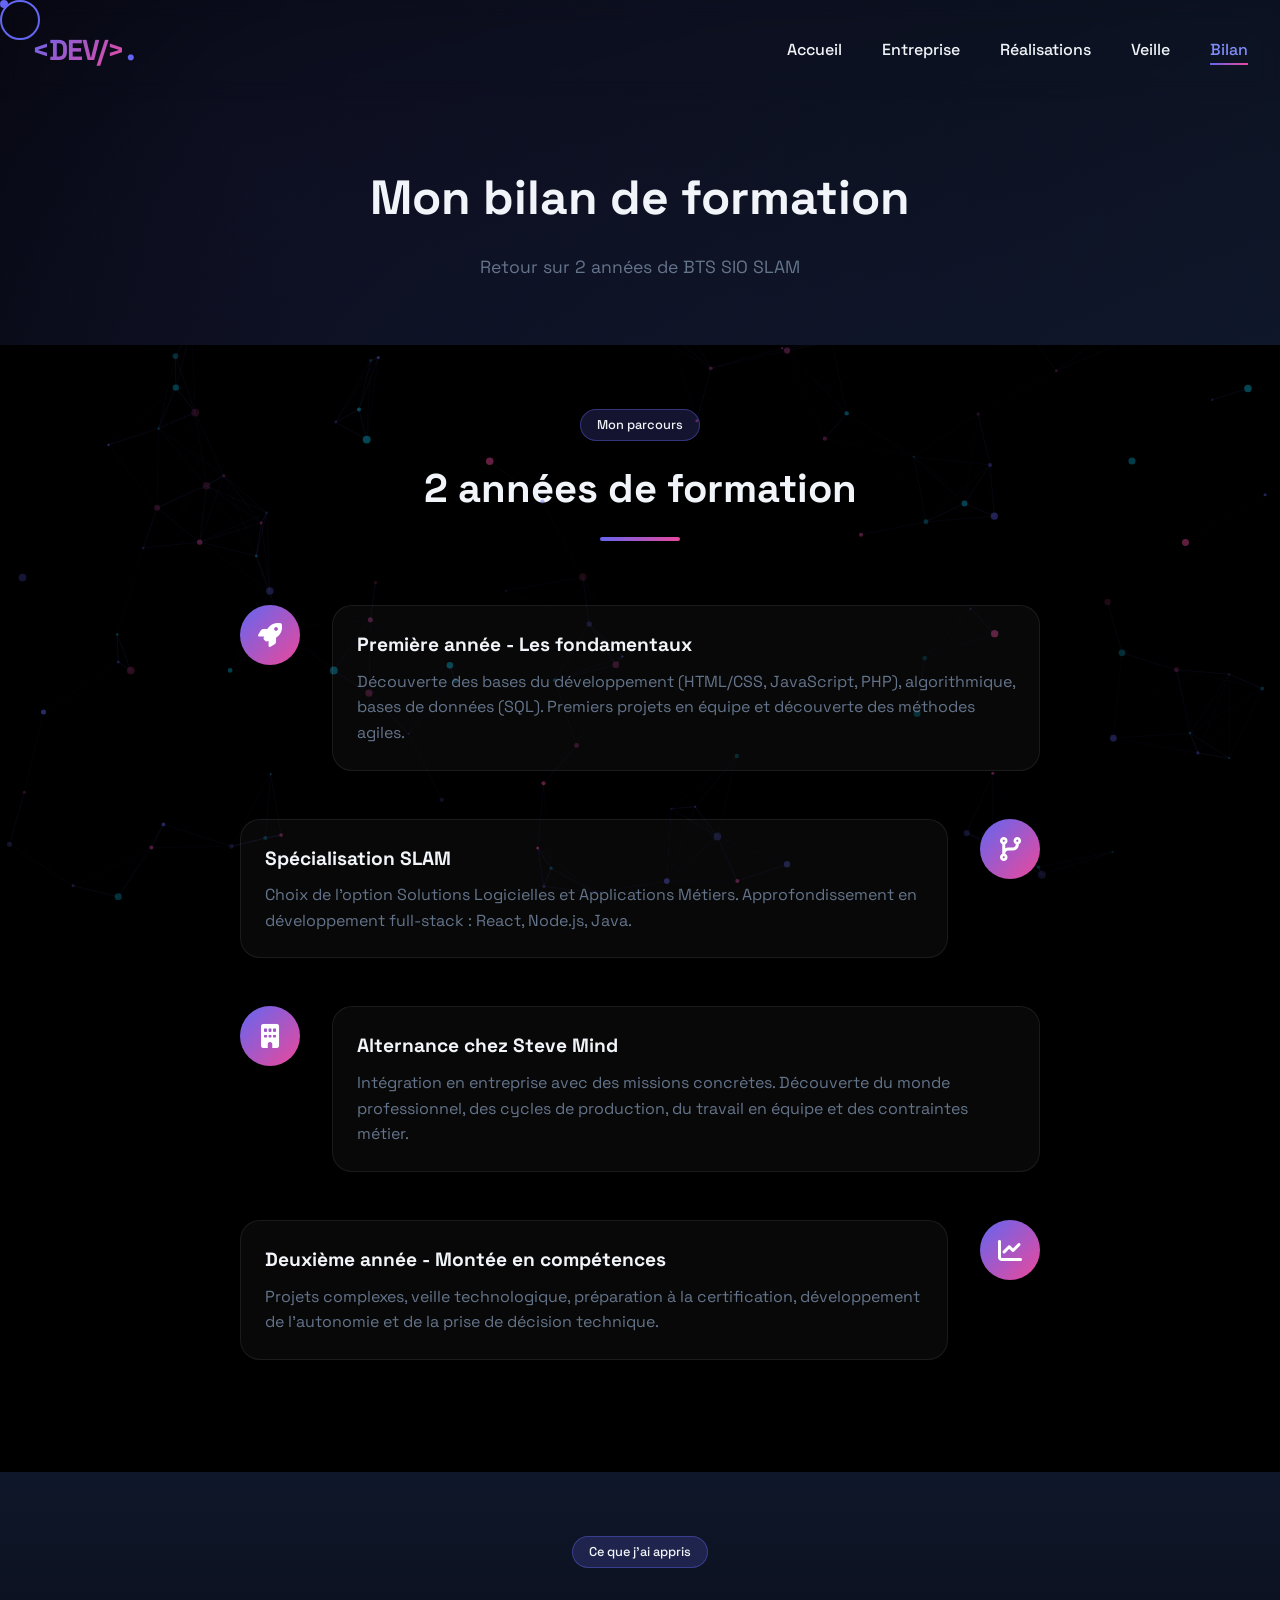
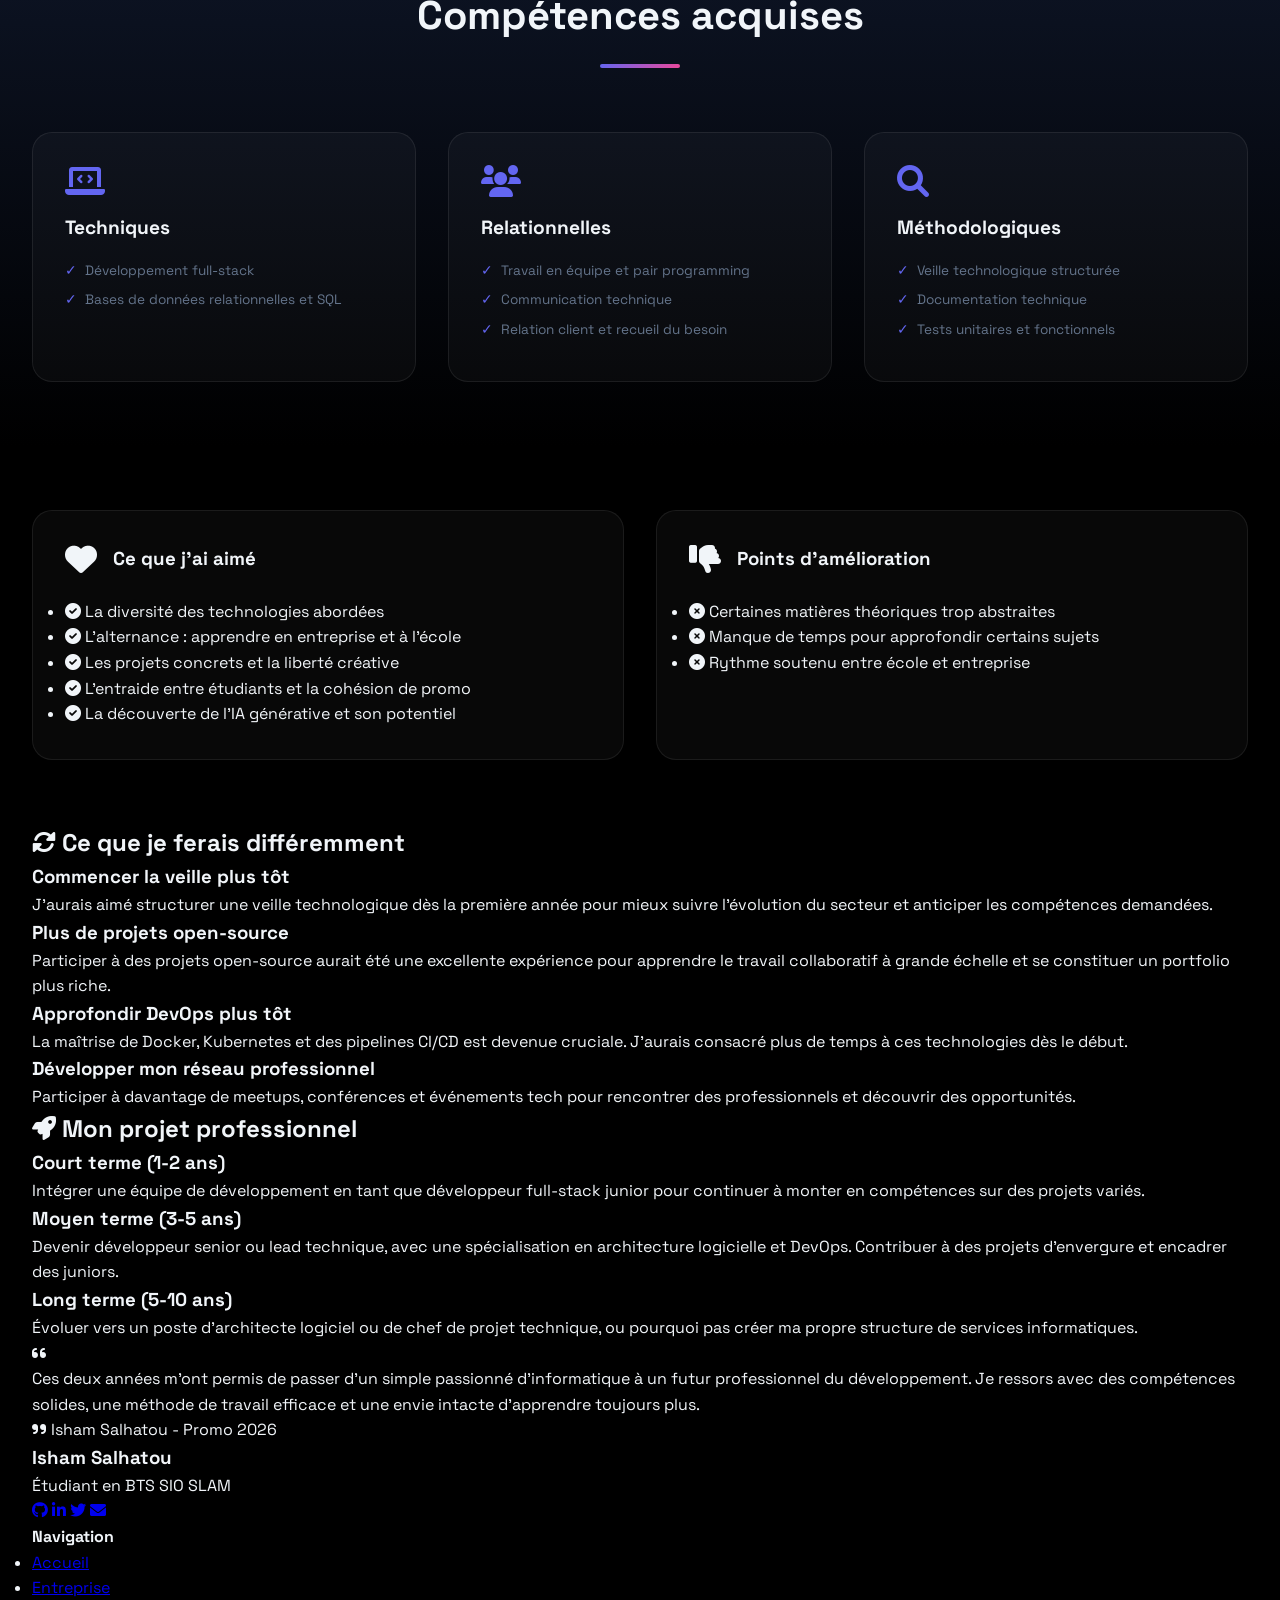
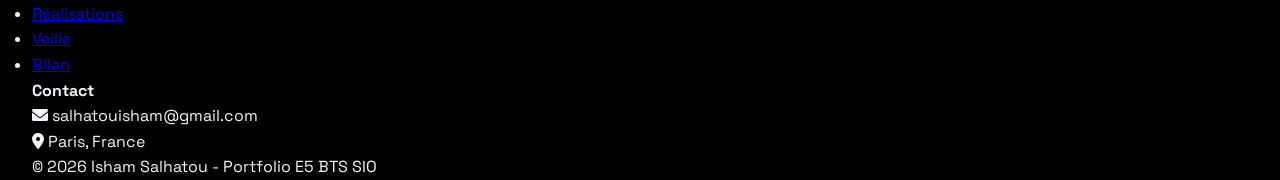
==== bilan.html @ e36728e8 "v1" ====
<!DOCTYPE html>
<html lang="fr">
<head>
    <meta charset="UTF-8">
    <meta name="viewport" content="width=device-width, initial-scale=1.0">
    <title>Bilan - Portfolio E5</title>
    <link rel="stylesheet" href="https://cdnjs.cloudflare.com/ajax/libs/font-awesome/6.0.0-beta3/css/all.min.css">
    <link href="https://fonts.googleapis.com/css2?family=Space+Grotesk:wght@300;400;500;600;700&display=swap" rel="stylesheet">
    <link rel="stylesheet" href="css/style.css">
</head>
<body>
    <canvas id="particles-canvas"></canvas>
    <div class="cursor"></div>
    <div class="cursor-follower"></div>

    <nav class="navbar">
        <div class="nav-container">
            <div class="logo">
                <a href="index.html"><span class="logo-text">&lt;DEV/&gt;</span><span class="logo-dot">.</span></a>
            </div>
            <ul class="nav-links">
                <li><a href="index.html">Accueil</a></li>
                <li><a href="entreprise.html">Entreprise</a></li>
                <li><a href="realisations.html">Réalisations</a></li>
                <li><a href="veille.html">Veille</a></li>
                <li><a href="bilan.html" class="active">Bilan</a></li>
            </ul>
            <div class="nav-toggle"><span></span><span></span><span></span></div>
        </div>
    </nav>

    <main>
        <section class="page-header">
            <div class="container">
                <h1 data-aos="fade-up">Mon bilan de formation</h1>
                <p data-aos="fade-up" data-aos-delay="100">Retour sur 2 années de BTS SIO SLAM</p>
            </div>
        </section>

        <!-- Parcours timeline -->
        <section class="parcours-timeline">
            <div class="container">
                <div class="section-header">
                    <span class="section-tag">Mon parcours</span>
                    <h2 class="section-title">2 années de formation</h2>
                    <div class="section-divider"></div>
                </div>
                <div class="bilan-timeline">
                    <div class="bilan-step" data-aos="fade-right">
                        <div class="step-icon"><i class="fas fa-rocket"></i></div>
                        <div class="step-content">
                            <h3>Première année - Les fondamentaux</h3>
                            <p>Découverte des bases du développement (HTML/CSS, JavaScript, PHP), algorithmique, bases de données (SQL). Premiers projets en équipe et découverte des méthodes agiles.</p>
                        </div>
                    </div>
                    <div class="bilan-step" data-aos="fade-left">
                        <div class="step-icon"><i class="fas fa-code-branch"></i></div>
                        <div class="step-content">
                            <h3>Spécialisation SLAM</h3>
                            <p>Choix de l'option Solutions Logicielles et Applications Métiers. Approfondissement en développement full-stack : React, Node.js, Java.</p>
                        </div>
                    </div>
                    <div class="bilan-step" data-aos="fade-right">
                        <div class="step-icon"><i class="fas fa-building"></i></div>
                        <div class="step-content">
                            <h3>Alternance chez Steve Mind</h3>
                            <p>Intégration en entreprise avec des missions concrètes. Découverte du monde professionnel, des cycles de production, du travail en équipe et des contraintes métier.</p>
                        </div>
                    </div>
                    <div class="bilan-step" data-aos="fade-left">
                        <div class="step-icon"><i class="fas fa-chart-line"></i></div>
                        <div class="step-content">
                            <h3>Deuxième année - Montée en compétences</h3>
                            <p>Projets complexes, veille technologique, préparation à la certification, développement de l'autonomie et de la prise de décision technique.</p>
                        </div>
                    </div>
                </div>
            </div>
        </section>

        <!-- Compétences acquises -->
        <section class="acquired-skills">
            <div class="container">
                <div class="section-header">
                    <span class="section-tag">Ce que j'ai appris</span>
                    <h2 class="section-title">Compétences acquises</h2>
                    <div class="section-divider"></div>
                </div>
                <div class="skills-acquired-grid">
                    <div class="skill-acquired-card" data-aos="flip-left">
                        <i class="fas fa-laptop-code"></i>
                        <h3>Techniques</h3>
                        <ul>
                            <li>Développement full-stack</li>
                            <li>Bases de données relationnelles et SQL</li>
                        </ul>
                    </div>
                    <div class="skill-acquired-card" data-aos="flip-left" data-aos-delay="100">
                        <i class="fas fa-users"></i>
                        <h3>Relationnelles</h3>
                        <ul>
                            <li>Travail en équipe et pair programming</li>
                            <li>Communication technique</li>
                            <li>Relation client et recueil du besoin</li>
                        </ul>
                    </div>
                    <div class="skill-acquired-card" data-aos="flip-left" data-aos-delay="200">
                        <i class="fas fa-search"></i>
                        <h3>Méthodologiques</h3>
                        <ul>
                            <li>Veille technologique structurée</li>
                            <li>Documentation technique</li>
                            <li>Tests unitaires et fonctionnels</li>
                        </ul>
                    </div>
                </div>
            </div>
        </section>

        <!-- Ce que j'ai aimé / pas aimé -->
        <section class="appreciation">
            <div class="container">
                <div class="appreciation-grid">
                    <div class="like-card" data-aos="fade-right">
                        <div class="card-header">
                            <i class="fas fa-heart"></i>
                            <h3>Ce que j'ai aimé</h3>
                        </div>
                        <ul>
                            <li><i class="fas fa-check-circle"></i> La diversité des technologies abordées</li>
                            <li><i class="fas fa-check-circle"></i> L'alternance : apprendre en entreprise et à l'école</li>
                            <li><i class="fas fa-check-circle"></i> Les projets concrets et la liberté créative</li>
                            <li><i class="fas fa-check-circle"></i> L'entraide entre étudiants et la cohésion de promo</li>
                            <li><i class="fas fa-check-circle"></i> La découverte de l'IA générative et son potentiel</li>
                        </ul>
                    </div>
                    <div class="dislike-card" data-aos="fade-left">
                        <div class="card-header">
                            <i class="fas fa-thumbs-down"></i>
                            <h3>Points d'amélioration</h3>
                        </div>
                        <ul>
                            <li><i class="fas fa-times-circle"></i> Certaines matières théoriques trop abstraites</li>
                            <li><i class="fas fa-times-circle"></i> Manque de temps pour approfondir certains sujets</li>
                            <li><i class="fas fa-times-circle"></i> Rythme soutenu entre école et entreprise</li>
                        </ul>
                    </div>
                </div>
            </div>
        </section>

        <!-- Ce que je ferais différemment -->
        <section class="different">
            <div class="container">
                <div class="different-card" data-aos="zoom-in">
                    <h2><i class="fas fa-sync-alt"></i> Ce que je ferais différemment</h2>
                    <div class="different-content">
                        <div class="different-item">
                            <h3>Commencer la veille plus tôt</h3>
                            <p>J'aurais aimé structurer une veille technologique dès la première année pour mieux suivre l'évolution du secteur et anticiper les compétences demandées.</p>
                        </div>
                        <div class="different-item">
                            <h3>Plus de projets open-source</h3>
                            <p>Participer à des projets open-source aurait été une excellente expérience pour apprendre le travail collaboratif à grande échelle et se constituer un portfolio plus riche.</p>
                        </div>
                        <div class="different-item">
                            <h3>Approfondir DevOps plus tôt</h3>
                            <p>La maîtrise de Docker, Kubernetes et des pipelines CI/CD est devenue cruciale. J'aurais consacré plus de temps à ces technologies dès le début.</p>
                        </div>
                        <div class="different-item">
                            <h3>Développer mon réseau professionnel</h3>
                            <p>Participer à davantage de meetups, conférences et événements tech pour rencontrer des professionnels et découvrir des opportunités.</p>
                        </div>
                    </div>
                </div>
            </div>
        </section>

        <!-- Projet professionnel -->
        <section class="career-project">
            <div class="container">
                <div class="career-card" data-aos="fade-up">
                    <h2><i class="fas fa-rocket"></i> Mon projet professionnel</h2>
                    <div class="career-content">
                        <div class="career-short">
                            <h3>Court terme (1-2 ans)</h3>
                            <p>Intégrer une équipe de développement en tant que développeur full-stack junior pour continuer à monter en compétences sur des projets variés.</p>
                        </div>
                        <div class="career-mid">
                            <h3>Moyen terme (3-5 ans)</h3>
                            <p>Devenir développeur senior ou lead technique, avec une spécialisation en architecture logicielle et DevOps. Contribuer à des projets d'envergure et encadrer des juniors.</p>
                        </div>
                        <div class="career-long">
                            <h3>Long terme (5-10 ans)</h3>
                            <p>Évoluer vers un poste d'architecte logiciel ou de chef de projet technique, ou pourquoi pas créer ma propre structure de services informatiques.</p>
                        </div>
                    </div>
                </div>
            </div>
        </section>

        <!-- Citation de fin -->
        <section class="conclusion">
            <div class="container">
                <div class="conclusion-quote" data-aos="fade-up">
                    <i class="fas fa-quote-left"></i>
                    <p>Ces deux années m'ont permis de passer d'un simple passionné d'informatique à un futur professionnel du développement. Je ressors avec des compétences solides, une méthode de travail efficace et une envie intacte d'apprendre toujours plus.</p>
                    <i class="fas fa-quote-right"></i>
                    <span>Isham Salhatou - Promo 2026</span>
                </div>
            </div>
        </section>

        <footer>
            <div class="container">
                <div class="footer-content">
                    <div class="footer-info">
                        <h3>Isham Salhatou</h3>
                        <p>Étudiant en BTS SIO SLAM</p>
                        <div class="footer-social">
                            <a href="#"><i class="fab fa-github"></i></a>
                            <a href="#"><i class="fab fa-linkedin-in"></i></a>
                            <a href="#"><i class="fab fa-twitter"></i></a>
                            <a href="#"><i class="fas fa-envelope"></i></a>
                        </div>
                    </div>
                    <div class="footer-links">
                        <h4>Navigation</h4>
                        <ul>
                            <li><a href="index.html">Accueil</a></li>
                            <li><a href="entreprise.html">Entreprise</a></li>
                            <li><a href="realisations.html">Réalisations</a></li>
                            <li><a href="veille.html">Veille</a></li>
                            <li><a href="bilan.html">Bilan</a></li>
                        </ul>
                    </div>
                    <div class="footer-contact">
                        <h4>Contact</h4>
                        <p><i class="fas fa-envelope"></i> salhatouisham@gmail.com</p>
                        <p><i class="fas fa-map-marker-alt"></i> Paris, France</p>
                    </div>
                </div>
                <div class="footer-bottom">
                    <p>&copy; 2026 Isham Salhatou - Portfolio E5 BTS SIO</p>
                </div>
            </div>
        </footer>
    </main>

    <script src="js/main.js"></script>
</body>
</html>
---- css/style.css ----
/* ============================================
   VARIABLES & THEME PREMIUM
============================================ */
:root {
    --primary: #6366f1;
    --primary-rgb: 99, 102, 241;
    --primary-dark: #4f46e5;
    --primary-light: #818cf8;
    --secondary: #ec489a;
    --secondary-rgb: 236, 72, 153;
    --accent: #06b6d4;
    --accent-rgb: 6, 182, 212;
    --dark: #020617;
    --darker: #000000;
    --light: #f1f5f9;
    --gray: #64748b;
    --gray-light: #94a3b8;
    --gray-dark: #0f172a;
    --success: #10b981;
    --warning: #f59e0b;
    --danger: #ef4444;
    --gradient-primary: linear-gradient(135deg, var(--primary), var(--secondary));
    --gradient-accent: linear-gradient(135deg, var(--accent), var(--primary));
    --gradient-gold: linear-gradient(135deg, #fbbf24, #f59e0b);
    --glass: rgba(255, 255, 255, 0.03);
    --glass-border: rgba(255, 255, 255, 0.08);
    --glass-shadow: 0 8px 32px rgba(0, 0, 0, 0.4);
    --neon-glow: 0 0 20px rgba(99, 102, 241, 0.4);
    --transition-fast: 0.2s ease;
    --transition-normal: 0.3s ease;
    --transition-slow: 0.5s ease;
}

* {
    margin: 0;
    padding: 0;
    box-sizing: border-box;
}

html {
    scroll-behavior: smooth;
}

body {
    font-family: 'Space Grotesk', sans-serif;
    background: var(--darker);
    color: var(--light);
    line-height: 1.6;
    overflow-x: hidden;
    cursor: none;
}

/* ============================================
   CUSTOM CURSOR
============================================ */
.cursor {
    width: 8px;
    height: 8px;
    background: var(--primary);
    border-radius: 50%;
    position: fixed;
    pointer-events: none;
    z-index: 9999;
    transition: transform 0.1s ease;
}

.cursor-follower {
    width: 40px;
    height: 40px;
    border: 2px solid var(--primary);
    border-radius: 50%;
    position: fixed;
    pointer-events: none;
    z-index: 9998;
    transition: transform 0.2s ease, width 0.2s, height 0.2s;
}

.cursor-follower.active {
    width: 60px;
    height: 60px;
    border-color: var(--secondary);
    background: rgba(99, 102, 241, 0.1);
}

/* ============================================
   PARTICLES CANVAS
============================================ */
#particles-canvas {
    position: fixed;
    top: 0;
    left: 0;
    width: 100%;
    height: 100%;
    z-index: 0;
    pointer-events: none;
    opacity: 0.6;
}

/* ============================================
   NAVIGATION PREMIUM
============================================ */
.navbar {
    position: fixed;
    top: 0;
    left: 0;
    width: 100%;
    z-index: 1000;
    padding: 1.5rem 0;
    transition: all 0.4s ease;
    backdrop-filter: blur(10px);
}

.navbar.scrolled {
    background: rgba(2, 6, 23, 0.95);
    backdrop-filter: blur(20px);
    padding: 1rem 0;
    border-bottom: 1px solid var(--glass-border);
    box-shadow: 0 10px 30px rgba(0, 0, 0, 0.3);
}

.nav-container {
    max-width: 1300px;
    margin: 0 auto;
    padding: 0 2rem;
    display: flex;
    justify-content: space-between;
    align-items: center;
}

.logo a {
    font-size: 1.8rem;
    font-weight: 800;
    text-decoration: none;
    display: flex;
    align-items: center;
    gap: 2px;
}

.logo-text {
    background: var(--gradient-primary);
    -webkit-background-clip: text;
    background-clip: text;
    color: transparent;
    letter-spacing: -1px;
}

.logo-dot {
    color: var(--primary);
    font-size: 2rem;
}

.nav-links {
    display: flex;
    gap: 2.5rem;
    list-style: none;
}

.nav-links a {
    color: var(--light);
    text-decoration: none;
    font-weight: 500;
    font-size: 1rem;
    transition: all 0.3s ease;
    position: relative;
}

.nav-links a::before {
    content: '';
    position: absolute;
    bottom: -5px;
    left: 0;
    width: 0;
    height: 2px;
    background: var(--gradient-primary);
    transition: width 0.3s ease;
}

.nav-links a:hover::before,
.nav-links a.active::before {
    width: 100%;
}

.nav-links a:hover,
.nav-links a.active {
    color: var(--primary-light);
}

.nav-toggle {
    display: none;
    flex-direction: column;
    cursor: pointer;
}

.nav-toggle span {
    width: 25px;
    height: 2px;
    background: var(--light);
    margin: 3px 0;
    transition: 0.3s;
}

/* ============================================
   HERO SECTION
============================================ */
.hero {
    min-height: 100vh;
    display: flex;
    align-items: center;
    justify-content: space-between;
    position: relative;
    z-index: 1;
    padding: 8rem 2rem 4rem;
    max-width: 1300px;
    margin: 0 auto;
    gap: 4rem;
}

.hero-content {
    flex: 1;
}

.hero-badge {
    display: inline-block;
    background: rgba(99, 102, 241, 0.2);
    border: 1px solid rgba(99, 102, 241, 0.4);
    border-radius: 50px;
    padding: 0.5rem 1.2rem;
    font-size: 0.85rem;
    font-weight: 500;
    margin-bottom: 2rem;
    backdrop-filter: blur(10px);
}

.hero-badge i {
    margin-right: 8px;
    color: var(--primary);
}

.hero-title {
    font-size: 4.5rem;
    font-weight: 800;
    line-height: 1.2;
    margin-bottom: 1.5rem;
}

.title-line {
    display: block;
    background: linear-gradient(135deg, var(--light), var(--gray-light));
    -webkit-background-clip: text;
    background-clip: text;
    color: transparent;
}

.title-gradient {
    display: block;
    background: var(--gradient-primary);
    -webkit-background-clip: text;
    background-clip: text;
    color: transparent;
    font-size: 4rem;
}

.hero-typed {
    font-size: 1.5rem;
    margin-bottom: 1.5rem;
    color: var(--gray-light);
}

.typed-text {
    background: linear-gradient(135deg, var(--primary-light), var(--secondary));
    -webkit-background-clip: text;
    background-clip: text;
    color: transparent;
}

.typed-cursor {
    animation: blink 0.7s infinite;
}

@keyframes blink {
    0%, 100% { opacity: 1; }
    50% { opacity: 0; }
}

.hero-description {
    font-size: 1.1rem;
    color: var(--gray);
    margin-bottom: 2rem;
    max-width: 500px;
}

.hero-buttons {
    display: flex;
    gap: 1rem;
    flex-wrap: wrap;
}

.btn {
    display: inline-flex;
    align-items: center;
    gap: 0.8rem;
    padding: 1rem 2rem;
    border-radius: 50px;
    text-decoration: none;
    font-weight: 600;
    transition: all 0.3s ease;
    cursor: pointer;
    border: none;
    font-size: 1rem;
}

.btn-primary {
    background: var(--gradient-primary);
    color: white;
    box-shadow: var(--neon-glow);
}

.btn-primary:hover {
    transform: translateY(-3px);
    box-shadow: 0 0 30px rgba(99, 102, 241, 0.6);
}

.btn-outline {
    background: transparent;
    border: 2px solid var(--primary);
    color: var(--primary);
}

.btn-outline:hover {
    background: var(--primary);
    color: white;
    transform: translateY(-3px);
}

.hero-stats {
    flex: 1;
    display: flex;
    gap: 2rem;
    justify-content: center;
}

.stat-card {
    background: var(--glass);
    backdrop-filter: blur(10px);
    border: 1px solid var(--glass-border);
    border-radius: 20px;
    padding: 2rem;
    text-align: center;
    transition: all 0.3s ease;
    width: 150px;
}

.stat-card:hover {
    transform: translateY(-10px);
    border-color: var(--primary);
    box-shadow: var(--neon-glow);
}

.stat-number {
    font-size: 2.5rem;
    font-weight: 800;
    background: var(--gradient-primary);
    -webkit-background-clip: text;
    background-clip: text;
    color: transparent;
}

.stat-label {
    font-size: 0.85rem;
    color: var(--gray);
    margin-top: 0.5rem;
}

/* ============================================
   SECTIONS GÉNÉRALES
============================================ */
.container {
    max-width: 1300px;
    margin: 0 auto;
    padding: 0 2rem;
}

.section-header {
    text-align: center;
    margin-bottom: 4rem;
}

.section-tag {
    display: inline-block;
    background: rgba(99, 102, 241, 0.2);
    border: 1px solid rgba(99, 102, 241, 0.4);
    border-radius: 50px;
    padding: 0.3rem 1rem;
    font-size: 0.8rem;
    font-weight: 500;
    margin-bottom: 1rem;
}

.section-title {
    font-size: 2.5rem;
    font-weight: 700;
    margin-bottom: 1rem;
}

.gradient-text {
    background: var(--gradient-primary);
    -webkit-background-clip: text;
    background-clip: text;
    color: transparent;
}

.section-divider {
    width: 80px;
    height: 4px;
    background: var(--gradient-primary);
    margin: 1rem auto 0;
    border-radius: 2px;
}

/* ============================================
   COMPÉTENCES SECTION
============================================ */
.competences {
    padding: 6rem 0;
    background: linear-gradient(180deg, var(--darker), var(--gray-dark));
}

.skills-grid {
    display: grid;
    grid-template-columns: repeat(auto-fit, minmax(280px, 1fr));
    gap: 2rem;
}

.skill-category {
    background: var(--glass);
    backdrop-filter: blur(10px);
    border: 1px solid var(--glass-border);
    border-radius: 20px;
    padding: 2rem;
    transition: all 0.3s ease;
}

.skill-category:hover {
    transform: translateY(-5px);
    border-color: var(--primary);
    box-shadow: var(--neon-glow);
}

.category-icon {
    font-size: 2.5rem;
    color: var(--primary);
    margin-bottom: 1rem;
}

.skill-category h3 {
    font-size: 1.3rem;
    margin-bottom: 1.5rem;
    color: var(--light);
}

.skills-list {
    display: flex;
    flex-direction: column;
    gap: 1rem;
}

.skill-item {
    width: 100%;
}

.skill-item span {
    display: block;
    font-size: 0.9rem;
    margin-bottom: 0.5rem;
    color: var(--gray-light);
}

.skill-bar {
    width: 100%;
    height: 6px;
    background: rgba(255, 255, 255, 0.1);
    border-radius: 3px;
    overflow: hidden;
}

.skill-progress {
    width: 0;
    height: 100%;
    background: var(--gradient-primary);
    border-radius: 3px;
    transition: width 1s ease;
}

/* ============================================
   SOFT SKILLS
============================================ */
.soft-skills {
    padding: 6rem 0;
}

.soft-grid {
    display: grid;
    grid-template-columns: repeat(auto-fit, minmax(250px, 1fr));
    gap: 2rem;
}

.soft-card {
    background: var(--glass);
    backdrop-filter: blur(10px);
    border: 1px solid var(--glass-border);
    border-radius: 20px;
    padding: 2rem;
    text-align: center;
    transition: all 0.3s ease;
}

.soft-card:hover {
    transform: translateY(-10px) rotateY(5deg);
    border-color: var(--primary);
    box-shadow: var(--neon-glow);
}

.soft-card i {
    font-size: 2.5rem;
    background: var(--gradient-primary);
    -webkit-background-clip: text;
    background-clip: text;
    color: transparent;
    margin-bottom: 1rem;
}

.soft-card h3 {
    font-size: 1.2rem;
    margin-bottom: 1rem;
}

.soft-card p {
    font-size: 0.9rem;
    color: var(--gray);
}

/* ============================================
   PAGE HEADER
============================================ */
.page-header {
    padding: 10rem 0 4rem;
    text-align: center;
    background: linear-gradient(135deg, var(--darker), var(--gray-dark));
    position: relative;
    overflow: hidden;
}

.page-header::before {
    content: '';
    position: absolute;
    top: 0;
    left: 0;
    width: 100%;
    height: 100%;
    background: radial-gradient(circle at 20% 50%, rgba(99, 102, 241, 0.1), transparent);
    pointer-events: none;
}

.page-header h1 {
    font-size: 3rem;
    font-weight: 800;
    margin-bottom: 1rem;
}

.page-header p {
    font-size: 1.1rem;
    color: var(--gray);
}

/* ============================================
   ENTREPRISE PAGE
============================================ */
.company-presentation {
    padding: 4rem 0;
}

.company-grid {
    display: grid;
    grid-template-columns: 1fr 1fr;
    gap: 4rem;
    align-items: start;
}

.company-info {
    background: var(--glass);
    border: 1px solid var(--glass-border);
    border-radius: 30px;
    padding: 2rem;
}

.company-logo {
    width: 80px;
    height: 80px;
    background: var(--gradient-primary);
    border-radius: 20px;
    display: flex;
    align-items: center;
    justify-content: center;
    margin-bottom: 1.5rem;
}

.company-logo i {
    font-size: 2.5rem;
    color: white;
}

.company-info h2 {
    font-size: 2rem;
    margin-bottom: 1rem;
}

.company-desc {
    color: var(--gray);
    margin-bottom: 2rem;
    line-height: 1.8;
}

.company-stats {
    display: flex;
    gap: 2rem;
    margin-top: 2rem;
}

.company-stats .stat {
    text-align: center;
}

.company-stats .stat-value {
    font-size: 2rem;
    font-weight: 800;
    background: var(--gradient-primary);
    -webkit-background-clip: text;
    background-clip: text;
    color: transparent;
}

.company-stats .stat-label {
    font-size: 0.8rem;
    color: var(--gray);
}

.company-values {
    background: var(--glass);
    border: 1px solid var(--glass-border);
    border-radius: 30px;
    padding: 2rem;
}

.company-values h3 {
    font-size: 1.5rem;
    margin-bottom: 1.5rem;
}

.company-values ul {
    list-style: none;
}

.company-values li {
    margin-bottom: 1rem;
    display: flex;
    align-items: center;
    gap: 0.8rem;
}

.company-values li i {
    color: var(--primary);
    font-size: 1.2rem;
}

/* Infrastructure */
.si-infrastructure {
    padding: 4rem 0;
}

.infra-grid {
    display: grid;
    grid-template-columns: repeat(auto-fit, minmax(280px, 1fr));
    gap: 2rem;
}

.infra-card {
    background: var(--glass);
    backdrop-filter: blur(10px);
    border: 1px solid var(--glass-border);
    border-radius: 20px;
    padding: 2rem;
    text-align: center;
    transition: all 0.3s ease;
}

.infra-card:hover {
    transform: translateY(-5px);
    border-color: var(--primary);
}

.infra-card i {
    font-size: 2.5rem;
    color: var(--primary);
    margin-bottom: 1rem;
}

.infra-card h3 {
    font-size: 1.2rem;
    margin-bottom: 1rem;
}

.infra-card p {
    font-size: 0.9rem;
    color: var(--gray);
}

/* Timeline missions */
.missions {
    padding: 4rem 0;
}

.timeline {
    position: relative;
    max-width: 800px;
    margin: 0 auto;
    padding-left: 2rem;
}

.timeline::before {
    content: '';
    position: absolute;
    left: 0;
    top: 0;
    width: 2px;
    height: 100%;
    background: var(--gradient-primary);
}

.timeline-item {
    position: relative;
    margin-bottom: 3rem;
    padding-left: 2rem;
}

.timeline-marker {
    position: absolute;
    left: -2rem;
    top: 0;
    width: 12px;
    height: 12px;
    background: var(--primary);
    border-radius: 50%;
    border: 2px solid var(--primary);
}

.timeline-content {
    background: var(--glass);
    border: 1px solid var(--glass-border);
    border-radius: 20px;
    padding: 1.5rem;
}

.timeline-content h3 {
    font-size: 1.2rem;
    margin-bottom: 0.5rem;
}

.timeline-date {
    font-size: 0.8rem;
    color: var(--primary);
    display: block;
    margin-bottom: 1rem;
}

.timeline-content p {
    color: var(--gray);
}

/* Tools cloud */
.tools {
    padding: 4rem 0;
}

.tools-cloud {
    display: flex;
    flex-wrap: wrap;
    justify-content: center;
    gap: 1rem;
}

.tools-cloud span {
    background: var(--glass);
    border: 1px solid var(--glass-border);
    border-radius: 50px;
    padding: 0.8rem 1.5rem;
    font-size: 0.9rem;
    font-weight: 500;
    transition: all 0.3s ease;
}

.tools-cloud span:hover {
    transform: scale(1.05);
    border-color: var(--primary);
    background: rgba(99, 102, 241, 0.1);
}

/* ============================================
   RÉALISATIONS PAGE
============================================ */
.projects-filter {
    padding: 2rem 0;
}

.filter-buttons {
    display: flex;
    justify-content: center;
    gap: 1rem;
    flex-wrap: wrap;
}

.filter-btn {
    background: var(--glass);
    border: 1px solid var(--glass-border);
    padding: 0.6rem 1.5rem;
    border-radius: 50px;
    color: var(--light);
    cursor: pointer;
    transition: all 0.3s ease;
    font-size: 0.9rem;
}

.filter-btn:hover,
.filter-btn.active {
    background: var(--gradient-primary);
    border-color: transparent;
    transform: translateY(-2px);
}

.projects-gallery {
    padding: 2rem 0 4rem;
}

.projects-grid {
    display: grid;
    grid-template-columns: repeat(auto-fill, minmax(350px, 1fr));
    gap: 2rem;
}

.project-card {
    background: var(--glass);
    border: 1px solid var(--glass-border);
    border-radius: 20px;
    overflow: hidden;
    transition: all 0.4s ease;
}

.project-card:hover {
    transform: translateY(-10px);
    border-color: var(--primary);
    box-shadow: var(--neon-glow);
}

.project-image {
    position: relative;
    overflow: hidden;
    height: 220px;
}

.project-image img {
    width: 100%;
    height: 100%;
    object-fit: cover;
    transition: transform 0.4s ease;
}

.project-card:hover .project-image img {
    transform: scale(1.05);
}

.project-overlay {
    position: absolute;
    top: 0;
    left: 0;
    width: 100%;
    height: 100%;
    background: rgba(0, 0, 0, 0.7);
    display: flex;
    align-items: center;
    justify-content: center;
    opacity: 0;
    transition: opacity 0.3s ease;
}

.project-card:hover .project-overlay {
    opacity: 1;
}

.project-detail-btn {
    background: var(--gradient-primary);
    border: none;
    padding: 0.8rem 1.5rem;
    border-radius: 50px;
    color: white;
    cursor: pointer;
    font-weight: 600;
    transition: all 0.3s ease;
}

.project-detail-btn:hover {
    transform: scale(1.05);
}

.project-info {
    padding: 1.5rem;
}

.project-info h3 {
    font-size: 1.2rem;
    margin-bottom: 0.5rem;
}

.project-tags {
    display: flex;
    flex-wrap: wrap;
    gap: 0.5rem;
    margin-bottom: 1rem;
}

.project-tags span {
    background: rgba(99, 102, 241, 0.2);
    padding: 0.2rem 0.8rem;
    border-radius: 50px;
    font-size: 0.7rem;
    color: var(--primary-light);
}

.project-info p {
    font-size: 0.9rem;
    color: var(--gray);
}

/* Modal */
.project-modal {
    display: none;
    position: fixed;
    top: 0;
    left: 0;
    width: 100%;
    height: 100%;
    background: rgba(0, 0, 0, 0.9);
    z-index: 2000;
    align-items: center;
    justify-content: center;
    backdrop-filter: blur(10px);
}

.modal-content {
    background: var(--gray-dark);
    border-radius: 30px;
    max-width: 700px;
    width: 90%;
    max-height: 85vh;
    overflow-y: auto;
    position: relative;
    border: 1px solid var(--glass-border);
}

.modal-close {
    position: absolute;
    top: 20px;
    right: 25px;
    font-size: 2rem;
    cursor: pointer;
    color: var(--gray);
    transition: color 0.3s;
    z-index: 10;
}

.modal-close:hover {
    color: var(--primary);
}

.modal-body {
    padding: 2rem;
}

.modal-body h2 {
    font-size: 1.8rem;
    margin-bottom: 1.5rem;
}

.detail-section {
    margin-bottom: 1.5rem;
}

.detail-section h3 {
    font-size: 1.1rem;
    margin-bottom: 0.8rem;
    display: flex;
    align-items: center;
    gap: 0.5rem;
    color: var(--primary);
}

.detail-section p {
    color: var(--gray);
    line-height: 1.6;
}

.detail-section ul {
    list-style: none;
    padding-left: 1.5rem;
}

.detail-section ul li {
    margin-bottom: 0.5rem;
    position: relative;
    color: var(--gray);
}

.detail-section ul li::before {
    content: '▹';
    position: absolute;
    left: -1.2rem;
    color: var(--primary);
}

/* ============================================
   VEILLE PAGE
============================================ */
.theme-section {
    padding: 4rem 0;
}

.theme-card {
    background: var(--gradient-primary);
    border-radius: 30px;
    padding: 3rem;
    display: flex;
    gap: 2rem;
    flex-wrap: wrap;
}

.theme-icon {
    font-size: 3rem;
    background: rgba(255, 255, 255, 0.2);
    width: 80px;
    height: 80px;
    border-radius: 50%;
    display: flex;
    align-items: center;
    justify-content: center;
}

.theme-content {
    flex: 1;
}

.theme-content h2 {
    font-size: 1.8rem;
    margin-bottom: 1rem;
}

.theme-justification {
    margin-top: 1.5rem;
    padding-top: 1.5rem;
    border-top: 1px solid rgba(255, 255, 255, 0.2);
}

.theme-justification h3 {
    font-size: 1rem;
    margin-bottom: 0.5rem;
}

.sources-section {
    padding: 4rem 0;
}

.sources-grid {
    display: grid;
    grid-template-columns: repeat(auto-fit, minmax(250px, 1fr));
    gap: 2rem;
}

.source-card {
    background: var(--glass);
    border: 1px solid var(--glass-border);
    border-radius: 20px;
    padding: 2rem;
    text-align: center;
    transition: all 0.3s ease;
}

.source-card:hover {
    transform: translateY(-5px);
    border-color: var(--primary);
}

.source-card i {
    font-size: 2rem;
    color: var(--primary);
    margin-bottom: 1rem;
}

.source-card h3 {
    font-size: 1.1rem;
    margin-bottom: 1rem;
}

.source-card ul {
    list-style: none;
}

.source-card li {
    font-size: 0.85rem;
    color: var(--gray);
    margin-bottom: 0.5rem;
}

.articles-section {
    padding: 4rem 0;
}

.articles-controls {
    display: flex;
    justify-content: space-between;
    align-items: center;
    flex-wrap: wrap;
    gap: 1rem;
    margin-bottom: 2rem;
    padding: 1rem;
    background: var(--glass);
    border-radius: 50px;
}

.sort-controls,
.filter-controls {
    display: flex;
    align-items: center;
    gap: 0.5rem;
    flex-wrap: wrap;
}

.sort-label,
.filter-label {
    font-size: 0.85rem;
    color: var(--gray);
}

.sort-btn,
.filter-star {
    background: transparent;
    border: 1px solid var(--glass-border);
    padding: 0.4rem 1rem;
    border-radius: 50px;
    color: var(--light);
    cursor: pointer;
    transition: all 0.3s;
    font-size: 0.8rem;
}

.sort-btn:hover,
.sort-btn.active,
.filter-star:hover,
.filter-star.active {
    background: var(--gradient-primary);
    border-color: transparent;
}

.articles-grid {
    display: flex;
    flex-direction: column;
    gap: 2rem;
}

.article-card {
    background: var(--glass);
    border: 1px solid var(--glass-border);
    border-radius: 20px;
    padding: 1.5rem;
    transition: all 0.3s ease;
}

.article-card:hover {
    transform: translateX(10px);
    border-color: var(--primary);
}

.article-header {
    display: flex;
    justify-content: space-between;
    flex-wrap: wrap;
    gap: 1rem;
    margin-bottom: 1rem;
}

.article-source {
    font-size: 0.8rem;
    color: var(--primary);
}

.article-date {
    font-size: 0.8rem;
    color: var(--gray);
}

.article-card h3 {
    font-size: 1.2rem;
    margin-bottom: 0.5rem;
}

.article-rating {
    display: flex;
    align-items: center;
    gap: 0.5rem;
    margin-bottom: 1rem;
}

.stars {
    color: #fbbf24;
    font-size: 0.9rem;
}

.rating-value {
    font-size: 0.8rem;
    color: var(--gray);
}

.article-summary {
    color: var(--gray);
    margin-bottom: 1rem;
    line-height: 1.6;
}

.article-links {
    display: flex;
    gap: 1rem;
    margin-bottom: 1rem;
}

.article-link {
    color: var(--primary);
    text-decoration: none;
    font-size: 0.9rem;
    transition: color 0.3s;
}

.article-link:hover {
    color: var(--primary-light);
}

.article-note-btn {
    background: transparent;
    border: none;
    color: var(--gray);
    cursor: pointer;
    font-size: 0.9rem;
    transition: color 0.3s;
}

.article-note-btn:hover {
    color: var(--primary);
}

.article-comment {
    background: rgba(99, 102, 241, 0.1);
    padding: 1rem;
    border-radius: 12px;
    border-left: 3px solid var(--primary);
}

.article-comment strong {
    font-size: 0.8rem;
    color: var(--primary);
    display: block;
    margin-bottom: 0.5rem;
}

.article-comment p {
    font-size: 0.85rem;
    color: var(--gray);
}

.diffusion-section {
    padding: 4rem 0;
}

.diffusion-card {
    background: var(--glass);
    border: 1px solid var(--glass-border);
    border-radius: 30px;
    padding: 3rem;
}

.diffusion-card h2 {
    text-align: center;
    margin-bottom: 2rem;
}

.diffusion-methods {
    display: grid;
    grid-template-columns: repeat(auto-fit, minmax(200px, 1fr));
    gap: 2rem;
}

.method {
    text-align: center;
}

.method i {
    font-size: 2rem;
    color: var(--primary);
    margin-bottom: 1rem;
}

.method h3 {
    font-size: 1rem;
    margin-bottom: 0.5rem;
}

.method p {
    font-size: 0.8rem;
    color: var(--gray);
}

/* ============================================
   BILAN PAGE
============================================ */
.parcours-timeline {
    padding: 4rem 0;
}

.bilan-timeline {
    position: relative;
    max-width: 800px;
    margin: 0 auto;
}

.bilan-step {
    display: flex;
    gap: 2rem;
    margin-bottom: 3rem;
    position: relative;
}

.bilan-step:nth-child(even) {
    flex-direction: row-reverse;
}

.step-icon {
    width: 60px;
    height: 60px;
    background: var(--gradient-primary);
    border-radius: 50%;
    display: flex;
    align-items: center;
    justify-content: center;
    flex-shrink: 0;
}

.step-icon i {
    font-size: 1.5rem;
    color: white;
}

.step-content {
    background: var(--glass);
    border: 1px solid var(--glass-border);
    border-radius: 20px;
    padding: 1.5rem;
    flex: 1;
}

.step-content h3 {
    font-size: 1.2rem;
    margin-bottom: 0.5rem;
}

.step-content p {
    color: var(--gray);
}

.acquired-skills {
    padding: 4rem 0;
    background: linear-gradient(180deg, var(--gray-dark), var(--darker));
}

.skills-acquired-grid {
    display: grid;
    grid-template-columns: repeat(auto-fit, minmax(280px, 1fr));
    gap: 2rem;
}

.skill-acquired-card {
    background: var(--glass);
    border: 1px solid var(--glass-border);
    border-radius: 20px;
    padding: 2rem;
    transition: all 0.3s ease;
}

.skill-acquired-card:hover {
    transform: translateY(-5px);
    border-color: var(--primary);
}

.skill-acquired-card i {
    font-size: 2rem;
    color: var(--primary);
    margin-bottom: 1rem;
}

.skill-acquired-card h3 {
    font-size: 1.2rem;
    margin-bottom: 1rem;
}

.skill-acquired-card ul {
    list-style: none;
}

.skill-acquired-card li {
    margin-bottom: 0.5rem;
    font-size: 0.85rem;
    color: var(--gray);
    display: flex;
    align-items: center;
    gap: 0.5rem;
}

.skill-acquired-card li::before {
    content: '✓';
    color: var(--primary);
}

.appreciation {
    padding: 4rem 0;
}

.appreciation-grid {
    display: grid;
    grid-template-columns: repeat(auto-fit, minmax(350px, 1fr));
    gap: 2rem;
}

.like-card,
.dislike-card {
    background: var(--glass);
    border: 1px solid var(--glass-border);
    border-radius: 20px;
    padding: 2rem;
    transition: all 0.3s ease;
}

.like-card:hover,
.dislike-card:hover {
    transform: translateY(-5px);
}

.card-header {
    display: flex;
    align-items: center;
    gap: 1rem;
    margin-bottom: 1.5rem;
}

.card-header i {
    font-size: 2rem;
}

.like-card .card-header i {
    color: var(--primary-color);
}
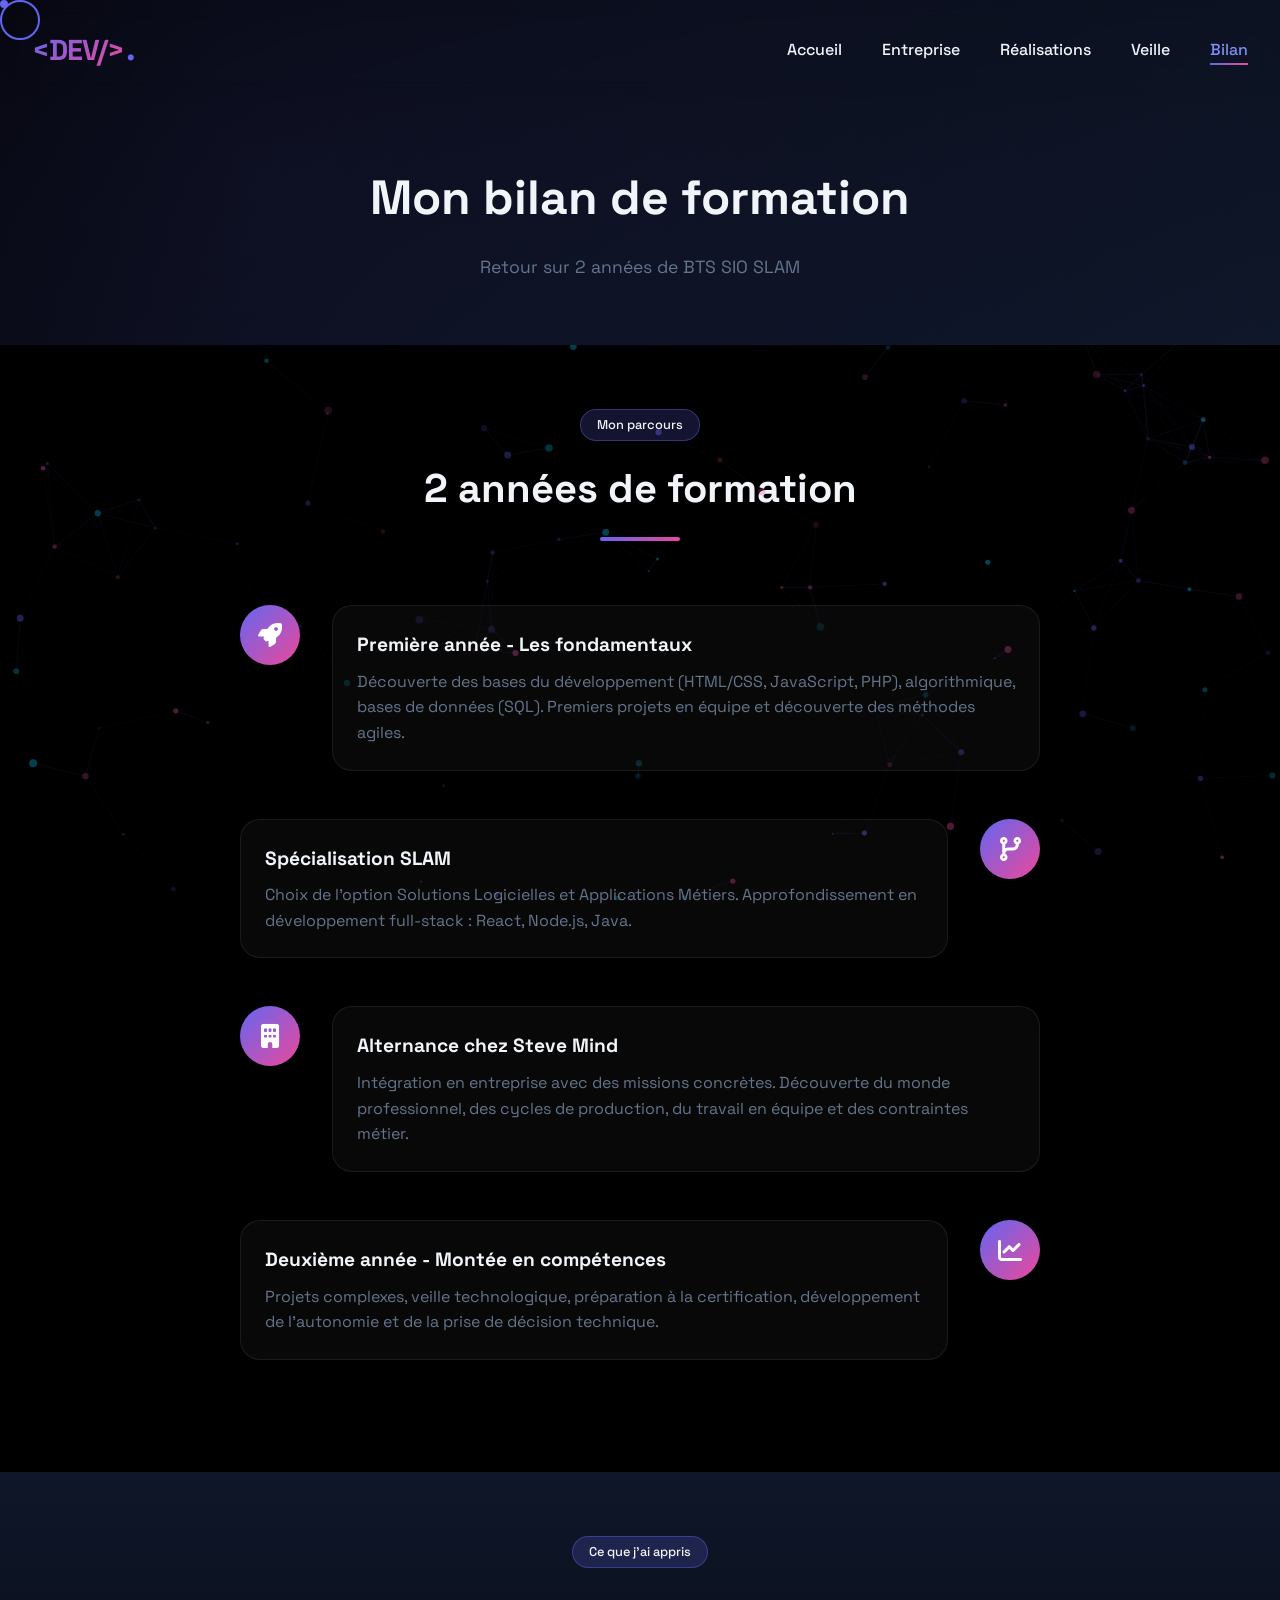
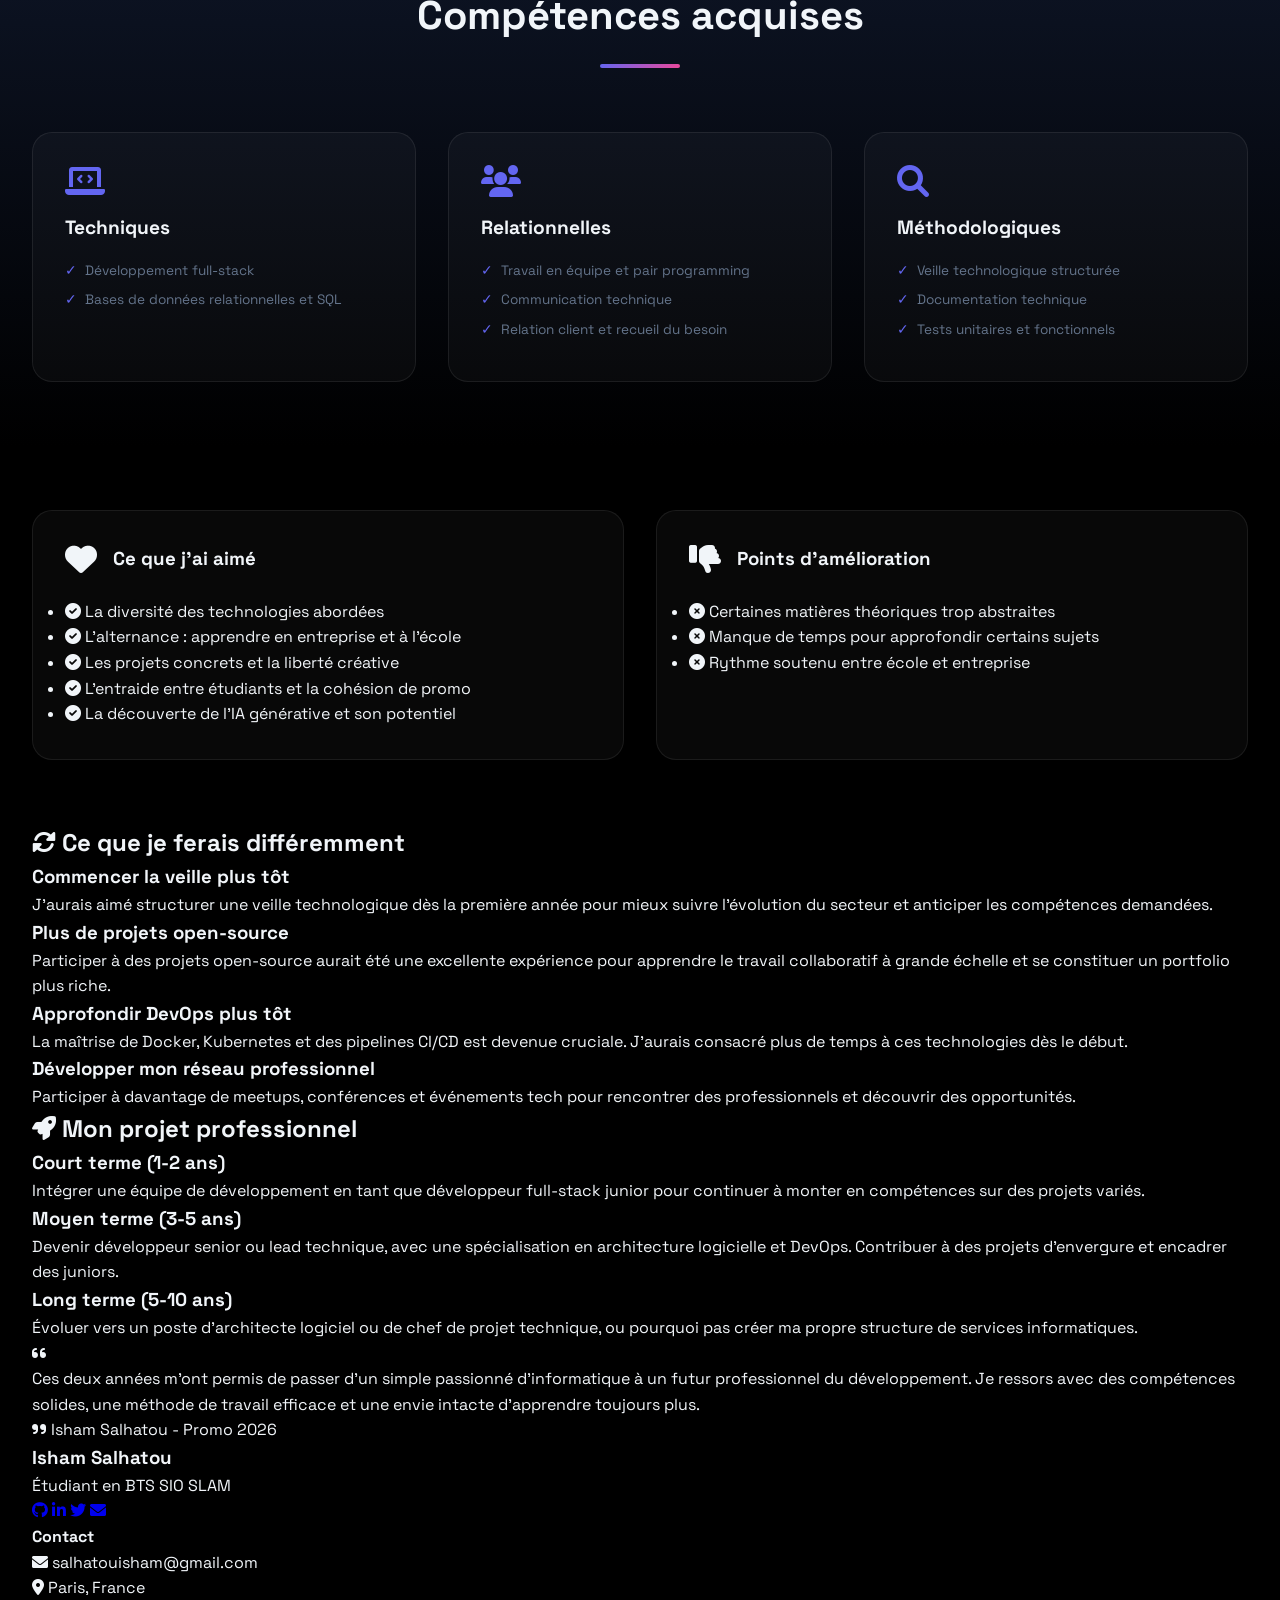
==== commit 17407c65: "footer" ====
--- a/bilan.html
+++ b/bilan.html
@@ -224,16 +224,7 @@
                             <a href="#"><i class="fas fa-envelope"></i></a>
                         </div>
                     </div>
-                    <div class="footer-links">
-                        <h4>Navigation</h4>
-                        <ul>
-                            <li><a href="index.html">Accueil</a></li>
-                            <li><a href="entreprise.html">Entreprise</a></li>
-                            <li><a href="realisations.html">Réalisations</a></li>
-                            <li><a href="veille.html">Veille</a></li>
-                            <li><a href="bilan.html">Bilan</a></li>
-                        </ul>
-                    </div>
+
                     <div class="footer-contact">
                         <h4>Contact</h4>
                         <p><i class="fas fa-envelope"></i> salhatouisham@gmail.com</p>
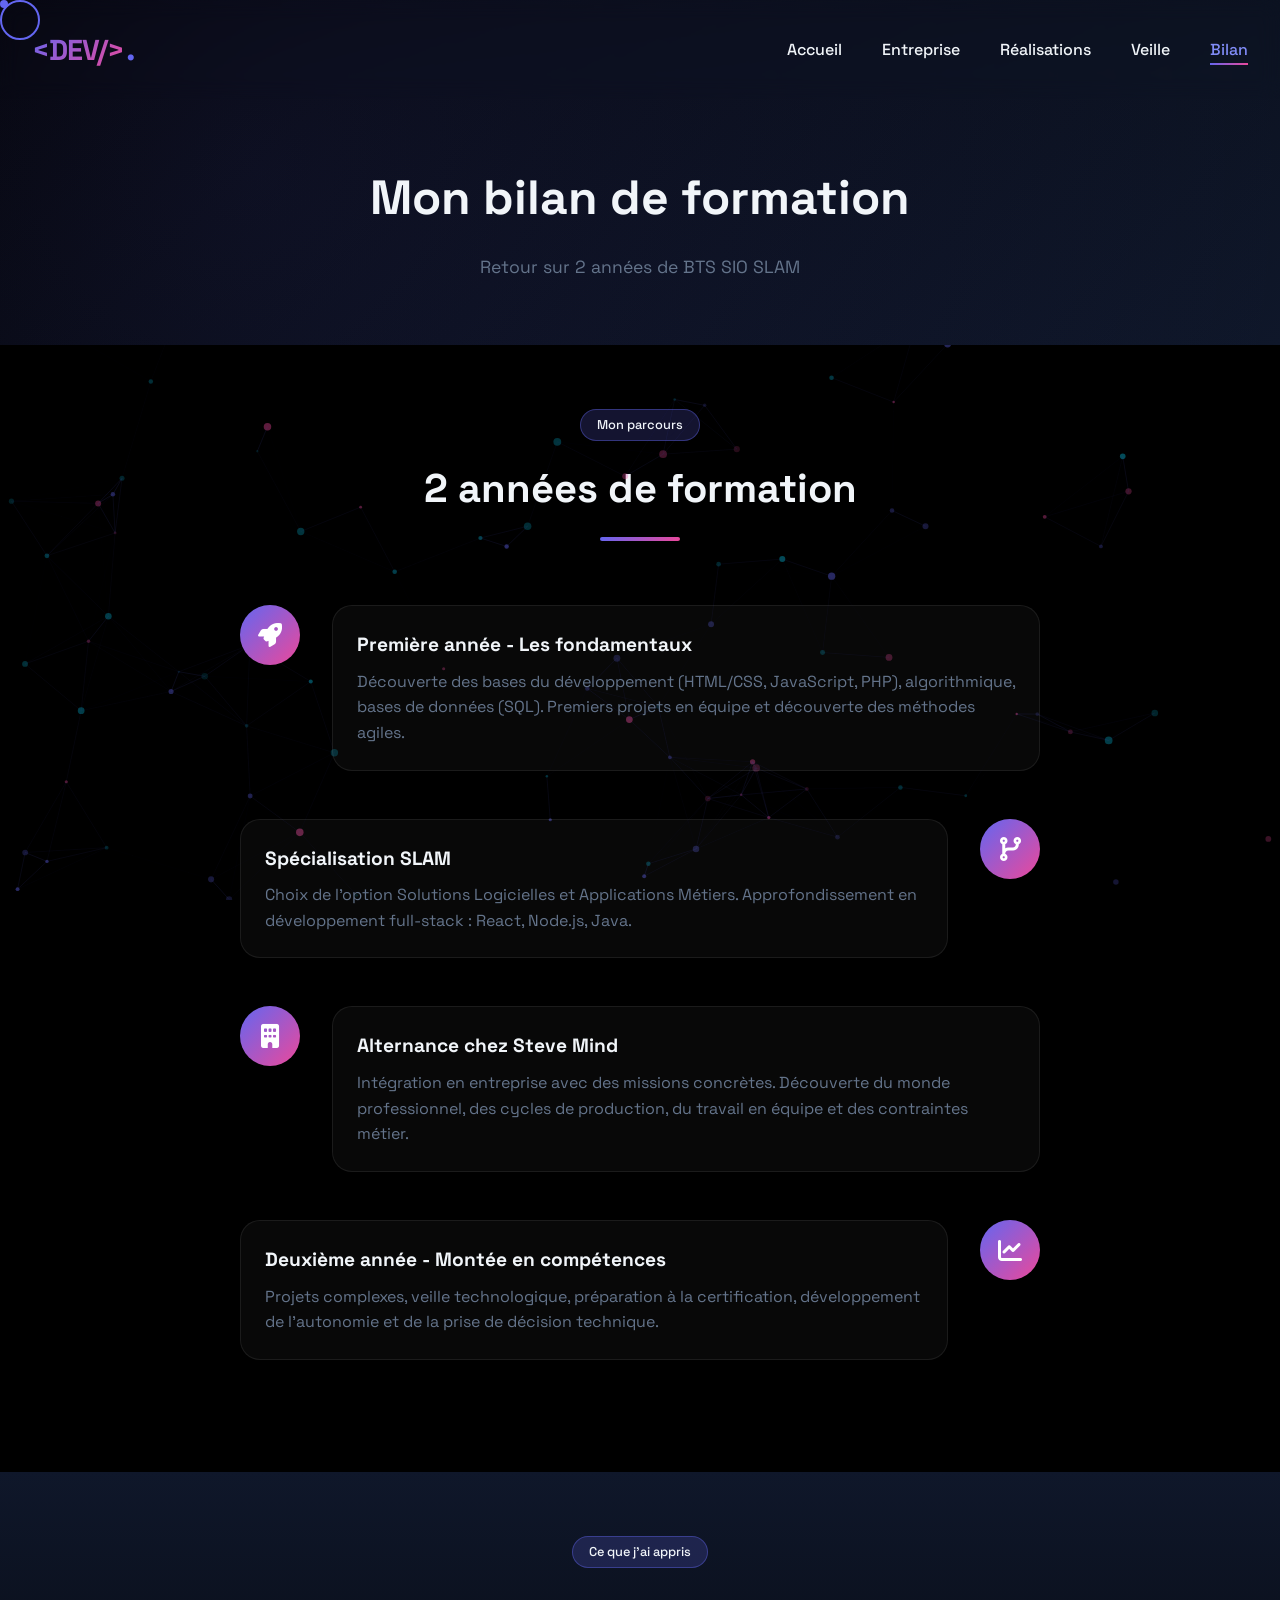
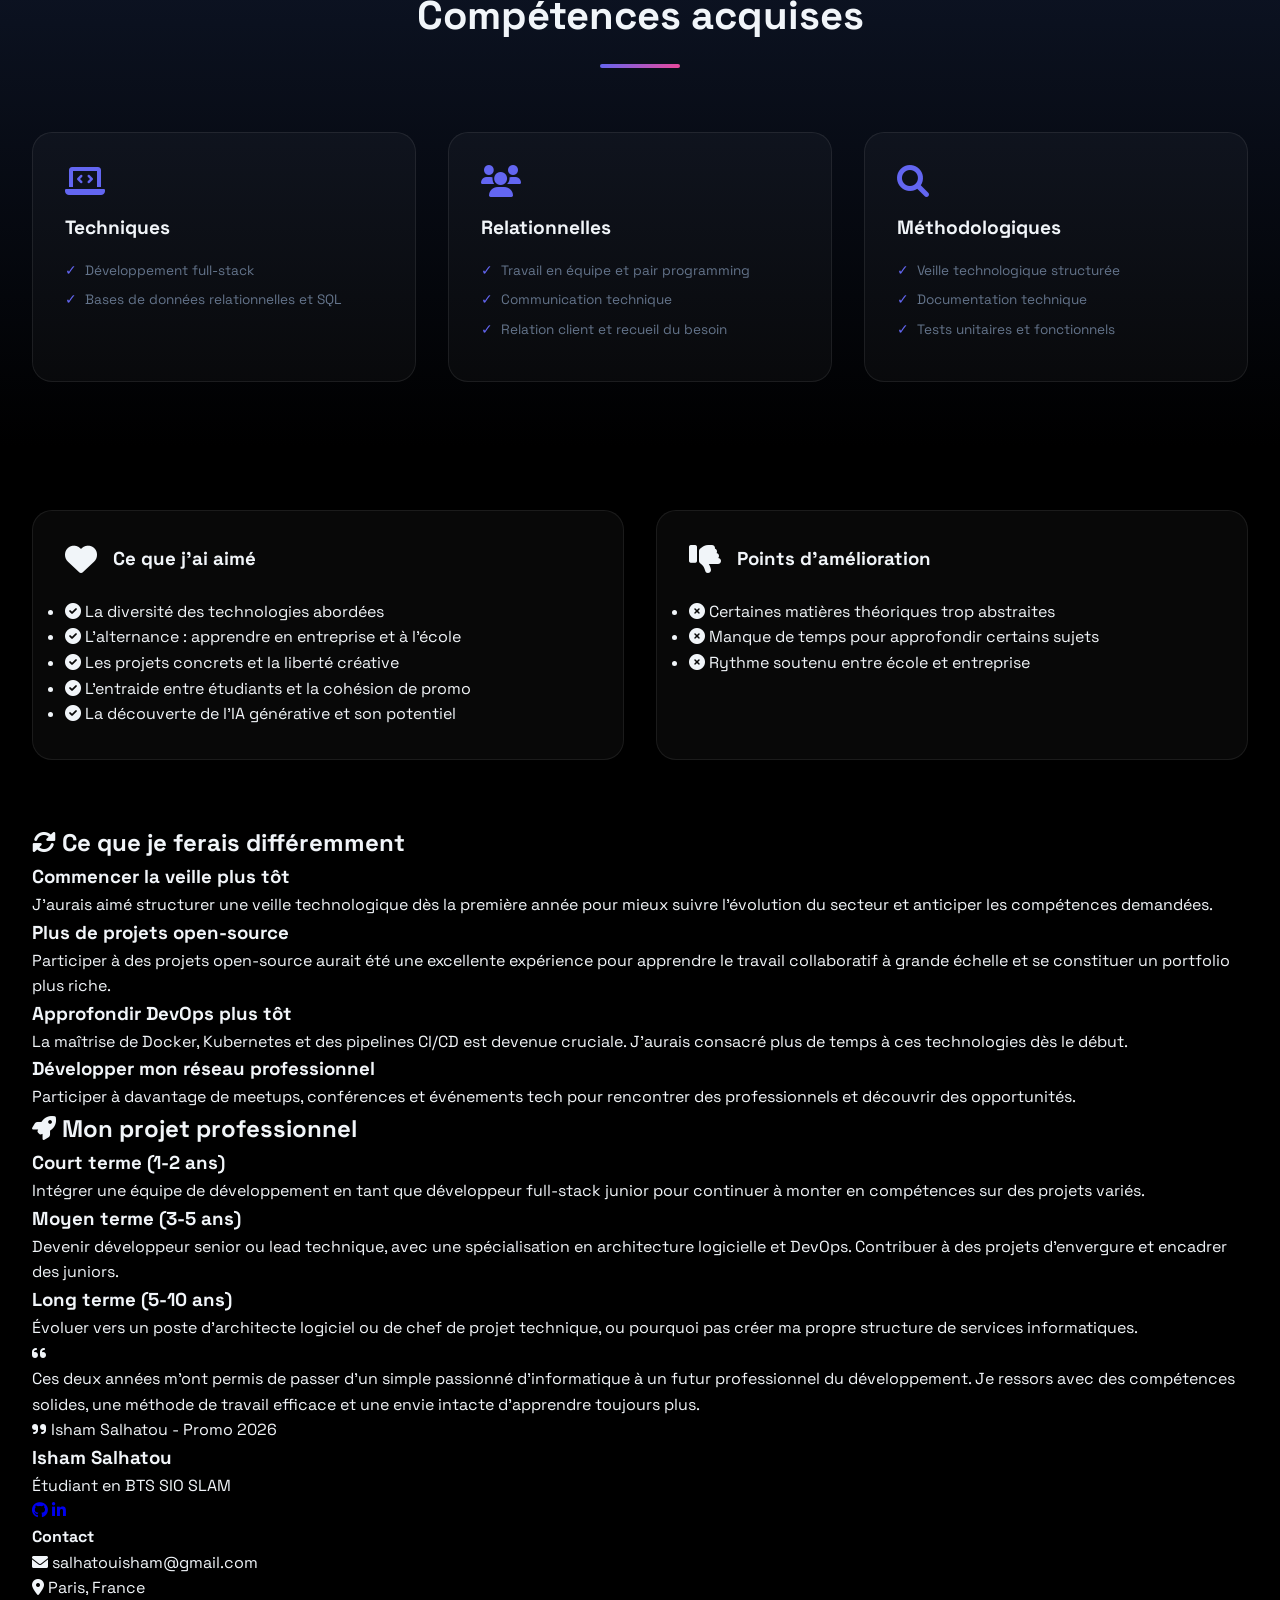
==== commit 9fcc4865: "liens Co-authored-by: Copilot <copilot@github.com>" ====
--- a/bilan.html
+++ b/bilan.html
@@ -218,10 +218,8 @@
                         <h3>Isham Salhatou</h3>
                         <p>Étudiant en BTS SIO SLAM</p>
                         <div class="footer-social">
-                            <a href="#"><i class="fab fa-github"></i></a>
-                            <a href="#"><i class="fab fa-linkedin-in"></i></a>
-                            <a href="#"><i class="fab fa-twitter"></i></a>
-                            <a href="#"><i class="fas fa-envelope"></i></a>
+                            <a href="https://github.com/ishamsalha33-lab"><i class="fab fa-github"></i></a>
+                            <a href="https://www.linkedin.com/in/isham-salhatou-514146364/"><i class="fab fa-linkedin-in"></i></a>
                         </div>
                     </div>
 
